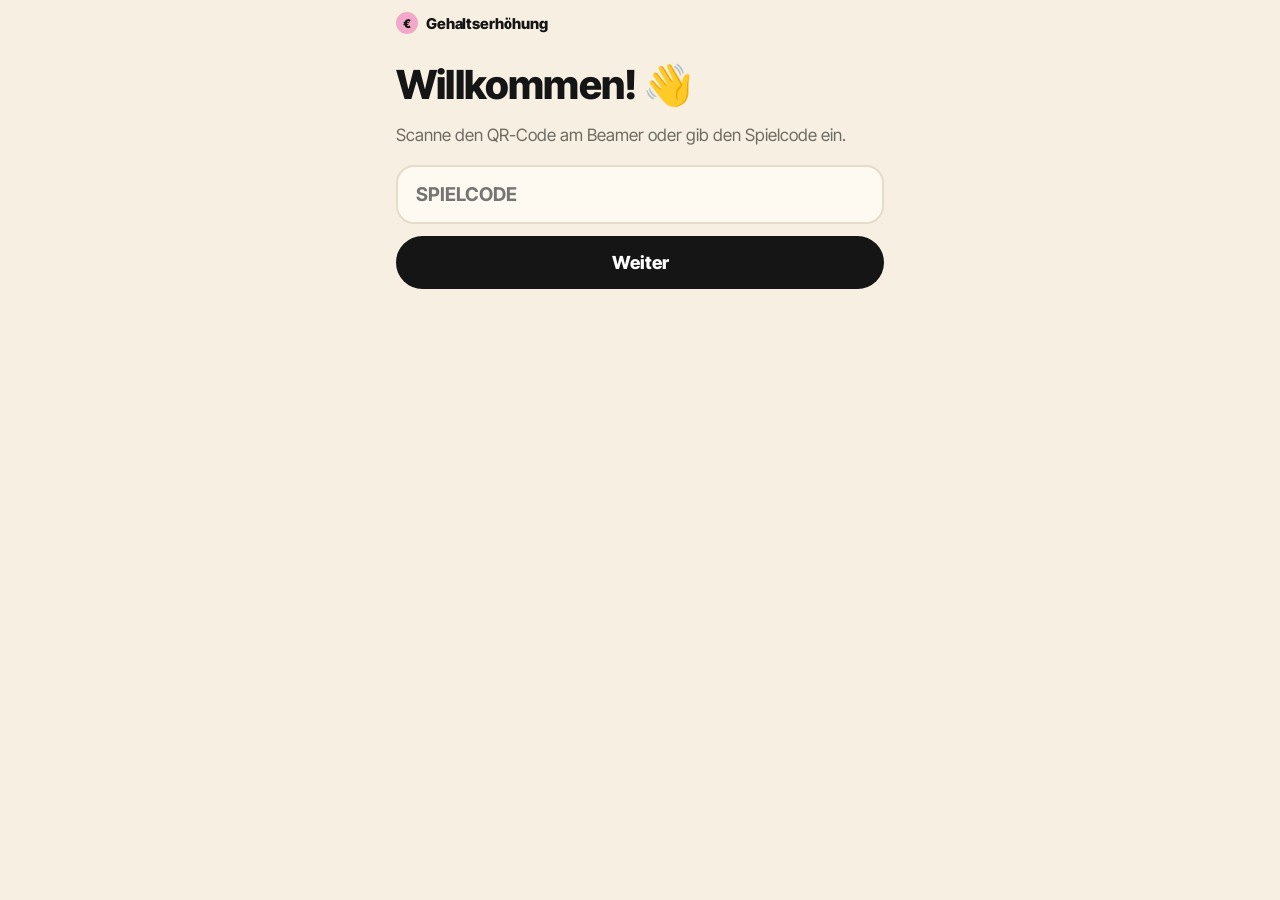
==== index.html @ ae556e83 "Höchstwert ausblenden, Teamzufriedenheit 😁, QR zentriert, Leistung links Co-Authored-By: Claude Opus" ====
<!doctype html>
<html lang="de">
<head>
<meta charset="utf-8">
<meta name="viewport" content="width=device-width, initial-scale=1, viewport-fit=cover">
<title>Gehaltserhöhung</title>
<link rel="preconnect" href="https://fonts.googleapis.com">
<link href="https://fonts.googleapis.com/css2?family=Inter+Tight:wght@500;600;700;800;900&display=swap" rel="stylesheet">
<link rel="stylesheet" href="style.css">
</head>
<body>
<div class="phone">
  <div class="topbar">
    <div class="brand"><span class="dot"></span>Gehaltserhöhung</div>
    <div class="hud hidden" id="hud">
      <span class="chip-s" id="hBudget"></span>
      <span class="chip-s">😁 <span class="mbar"><span id="hTeam"></span></span> <span id="hTeamN"></span></span>
    </div>
  </div>
  <div id="app" class="screen"><p class="lead">Verbinde …</p></div>
</div>

<script type="module">
import { connect } from "./db.js";
import { CARDS, START_BUDGET, START_TEAM, SUBTITLE, REACTION_MS, play, score, euro, costOf } from "./cards.js";
import { card, delta, esc, LETTERS, randomId, store, session, avatar } from "./ui.js";
import { moodOf } from "./avatars.js";

const app = document.getElementById("app");
const hud = document.getElementById("hud");
const params = new URLSearchParams(location.search);
const g = (params.get("g") || "").toUpperCase().replace(/[^A-Z0-9]/g, "");

let db, pid, me = null, state = null;
let run = null; // { id, answers: [], startedAt }
let view = "intro"; // intro | card | end
let bubbleTimer = null;
let lastKey = "";

function setScreen(html, key) {
  if (key && key === lastKey) return false;
  lastKey = key || "";
  app.innerHTML = html;
  window.scrollTo(0, 0);
  return true;
}

function updateHud(s) {
  if (!s) return hud.classList.add("hidden");
  hud.classList.remove("hidden");
  const b = document.getElementById("hBudget");
  b.textContent = "💰 " + euro(s.budget);
  b.classList.toggle("neg", s.budget < 0);
  document.getElementById("hTeam").style.width = Math.max(0, Math.min(100, s.team)) + "%";
  document.getElementById("hTeamN").textContent = s.team;
}

const open = () => state && state.phase === "play";

function noGame() {
  setScreen(`
    <h1 class="big-title">Willkommen! 👋</h1>
    <p class="lead">Scanne den QR-Code am Beamer oder gib den Spielcode ein.</p>
    <form id="f"><input class="field" id="code" maxlength="6" placeholder="Spielcode" autocomplete="off" style="text-transform:uppercase">
    <button class="btn">Weiter</button></form>`, "nogame");
  document.getElementById("f").onsubmit = (e) => {
    e.preventDefault();
    const c = document.getElementById("code").value.trim().toUpperCase();
    if (c) location.search = "?g=" + encodeURIComponent(c) + (params.has("local") ? "&local" : "");
  };
}

function rulesHtml() {
  return `
    <div class="rules">
      <div>💬 <b>${CARDS.length} Leute wollen mehr Geld.</b> Du wählst jeweils eine von 3 Antworten. Achtung: Manches spricht sich rum …</div>
      <div>💰 <b>Budget</b> ${euro(START_BUDGET)} · 😁 <b>Teamzufriedenheit</b> ${START_TEAM}. Fällt eins unter 0, <b>fliegst du raus.</b></div>
      <div>🏆 Am Ende zählen Teamzufriedenheit + Restbudget. <b>Wer holt die meisten Punkte?</b> Du kannst so oft spielen, wie du willst.</div>
    </div>`;
}

function joinScreen() {
  updateHud(null);
  setScreen(`
    <h1 class="big-title">${esc(SUBTITLE).replace("Gehaltsverhandlungen", "Gehalts&shy;verhandlungen")}</h1>
    <p class="lead">Du bist Chef*in einer Bank. Alle wollen mehr Geld. Wie gerecht entlohnst du?</p>
    ${rulesHtml()}
    <form id="f" style="margin-top:16px">
      <input class="field" id="name" maxlength="20" placeholder="Dein Name" autocomplete="off" value="${esc(store.get("lohnspiel-name") || "")}">
      <button class="btn" id="go">Mitspielen</button>
    </form>`, "join");
  document.getElementById("f").onsubmit = async (e) => {
    e.preventDefault();
    const name = document.getElementById("name").value.trim().slice(0, 20);
    if (!name) return;
    document.getElementById("go").disabled = true;
    store.set("lohnspiel-name", name);
    await db.set(`games/${g}/players/${pid}`, { name, t: db.now() });
  };
}

function waitScreen() {
  updateHud(null);
  setScreen(`
    <div class="center" style="margin-top:28px">
      <div class="pulse">💼</div>
      <h1 class="big-title">Hallo ${esc(me.name)}!</h1>
      <p class="lead">Du bist drin. Gleich geht's los, schau auf den Beamer.</p>
    </div>${rulesHtml()}`, "wait");
}

function startRun() {
  run = { id: randomId(6), answers: [], startedAt: db.now() };
  view = "card";
  render();
}

function cardScreen() {
  const i = run.answers.length;
  const s = play(run.answers);
  if (s.over || s.done) return; // letzte Sprechblase läuft noch
  updateHud(s);
  const c = s.next;
  if (setScreen(`
    <div class="card ${c.extra ? "extra" : ""}">${card(c, { i: s.base, total: CARDS.length })}</div>
    <div class="options">
      ${c.options.map((o, k) => `<button class="opt" data-letter="${LETTERS[k]}" data-k="${k}"><span>${esc(o.label)}</span><span class="cost ${o.cost > 0 ? "neg" : ""}">${o.cost > 0 ? "−" + euro(o.cost) : "0 €"}</span></button>`).join("")}
    </div>`, `card-${run.id}-${i}`)) {
    app.querySelectorAll(".opt").forEach((b) => (b.onclick = () => choose(+b.dataset.k)));
  }
}

function choose(k) {
  if (!open() || view !== "card" || bubbleTimer) return;
  const before = play(run.answers);
  run.answers.push(k);
  const s = play(run.answers);
  const last = s.over || s.done;
  if (last) { finishRun(s); updateHud(s); }
  else render(); // nächste Karte liegt schon unter der Sprechblase
  flashHud(before, s);
  showBubble(run.answers.length - 1, last);
}

function flashHud(a, b) {
  const fl = (el, d, txt) => {
    if (!d) return;
    el.classList.remove("flash-bad", "flash-good"); void el.offsetWidth; el.classList.add(d < 0 ? "flash-bad" : "flash-good");
    const f = document.createElement("span");
    f.className = "floatd " + (d < 0 ? "bad" : "good"); f.textContent = txt;
    el.appendChild(f); setTimeout(() => f.remove(), 2600);
  };
  const db_ = b.budget - a.budget, dt = b.team - a.team;
  fl(document.getElementById("hBudget"), db_, (db_ > 0 ? "+" : "−") + euro(Math.abs(db_)));
  fl(document.getElementById("hTeamN").parentElement, dt, (dt > 0 ? "+" : "") + dt);
}

function showBubble(i, last) {
  const h = play(run.answers).history[i], c = h.card, o = h.o;
  const wrap = document.createElement("div");
  wrap.className = "bubblewrap";
  wrap.innerHTML = `<div class="bubble">
      <div class="bhead"><div class="avatar">${avatar(c.id, moodOf(o))}</div><div class="btext">${esc(o.reaction)}</div></div>
      <div class="deltas big">${delta(costOf(o), o.team)}</div>
      <div class="bbar"><i style="animation-duration:${REACTION_MS}ms"></i></div>
      <div class="btap">Antippen = weiter</div>
    </div>`;
  document.body.appendChild(wrap);
  const done = () => {
    if (!bubbleTimer) return;
    clearTimeout(bubbleTimer); bubbleTimer = null;
    wrap.classList.add("out");
    setTimeout(() => wrap.remove(), 250);
    if (last) { view = "end"; render(); }
  };
  bubbleTimer = setTimeout(done, REACTION_MS);
  wrap.onclick = done; // Antippen überspringt
}

async function finishRun(s) {
  const sc = score(s);
  const best = me.best ?? -1;
  const who = s.history[s.history.length - 1].card.name;
  const ev = s.over === "budget" ? `wurde nach ${who} vom Aufsichtsrat gefeuert 📞`
    : s.over === "team" ? `hat bei ${who} das Team verloren 🚪`
    : `hat durchgehalten: ${sc} Punkte 🎉`;
  const picks = Object.fromEntries(s.history.map((h) => [h.id, h.opt]));
  const upd = { [`runs/${pid}/${run.id}`]: { answers: run.answers, picks, score: sc, month: s.month, over: s.over || null, t: db.now() } };
  if (sc > best) Object.assign(upd, { [`players/${pid}/best`]: sc, [`players/${pid}/bestPicks`]: picks });
  upd[`feed/${db.now()}_${pid}`] = { name: me.name, text: ev, t: db.now() };
  await db.update(`games/${g}`, upd);
}

function endScreen() {
  const s = play(run.answers);
  updateHud(s);
  const sc = score(s);
  const head = s.over === "budget" ? { e: "📞", t: "Gefeuert!", x: `Bei ${s.history[s.history.length - 1].card.name} ist das Budget gesprengt. Der Aufsichtsrat hat angerufen.` }
    : s.over === "team" ? { e: "🚪", t: "Dein Team ist weg!", x: `Bei ${s.history[s.history.length - 1].card.name} ist die Teamzufriedenheit im Keller. Reihenweise Kündigungen.` }
    : { e: "🎉", t: "Überlebt!", x: "Du hast alle Gespräche überstanden. Geht da noch mehr?" };
  setScreen(`
    <div class="card center">
      <div class="type-emoji">${head.e}</div>
      <h2 class="verdict ${s.over ? "bad" : ""}">${esc(head.t)}</h2>
      <p class="situation">${esc(head.x)}</p>
      <div class="bigscore"><b>${sc}</b><span>Punkte</span></div>
      <div class="stats">
        <div><b class="${s.budget < 0 ? "neg" : ""}">${euro(s.budget)}</b><span>Budget</span></div>
        <div><b>${s.team}</b><span>Team&shy;zufriedenheit</span></div>
        <div><b>${s.matches}/${s.base}</b><span>wie die Bank</span></div>
      </div>
      <p class="source" style="margin-top:12px">Dein bester Versuch: ${Math.max(sc, me.best ?? 0) === 1 ? "1 Punkt" : Math.max(sc, me.best ?? 0) + " Punkte"}</p>
    </div>
    ${open() ? `<button class="btn" id="again">Nochmal spielen 🔁</button>` : ""}`, `end-${run.id}`);
  const ag = document.getElementById("again");
  if (ag) ag.onclick = startRun;
}

function closedScreen() {
  updateHud(null);
  const best = me.best ?? null;
  const ans = me.bestPicks || {};
  const rows = CARDS.map((c) => {
    const mine = ans[c.id];
    const bankK = c.options.findIndex((o) => o.bank);
    const ok = mine === bankK;
    return `<div class="hist"><span class="hn"><span class="mini">${avatar(c.id)}</span>${esc(c.name)}</span><span>${mine == null ? "–" : ok ? "✅" : "❌ " + esc(c.options[bankK].label)}</span></div>`;
  }).join("");
  setScreen(`
    <div class="card center">
      <div class="type-emoji">⏰</div>
      <h2 class="verdict">Zeit ist um!</h2>
      ${best != null ? `<div class="bigscore"><b>${best}</b><span>dein bester Versuch</span></div>` : `<p class="situation">Du hast keinen Durchgang beendet.</p>`}
    </div>
    ${state.phase === "bank" ? `<div class="card" style="margin-top:14px"><div class="counter">So hätte die Raiffeisenbank entschieden</div>${rows}</div>` : `<p class="waitnote">Schau auf den Beamer 👀</p>`}`, `closed-${state.phase}-${best}`);
}

function render() {
  if (!state) return setScreen(`<p class="lead">Dieses Spiel gibt es nicht (mehr). Scanne den QR-Code am Beamer noch einmal.</p>`, "nostate");
  if (!me) return joinScreen();
  if (state.phase === "lobby") return waitScreen();
  if (state.phase === "play") {
    if (!run) return startRun();
    if (view === "card") return cardScreen();
    return endScreen();
  }
  // Zeit um: laufenden Versuch abbrechen
  if (run && view !== "end" && !bubbleTimer) run = null;
  return closedScreen();
}

(async () => {
  if (!g) return noGame();
  db = await connect();
  pid = session.get("lohnspiel-pid-" + g) || randomId();
  session.set("lohnspiel-pid-" + g, pid);
  db.onValue(`games/${g}/state`, (v) => { state = v; render(); });
  db.onValue(`games/${g}/players/${pid}`, (v) => { me = v; render(); });
})().catch((e) => { app.innerHTML = `<p class="lead">Verbindung fehlgeschlagen: ${esc(e.message)}</p>`; });
</script>
</body>
</html>
---- style.css ----
:root {
  --bg: #f6efe2;
  --bg2: #efe6d4;
  --card: #fffaf1;
  --ink: #151515;
  --muted: #6f6a60;
  --line: #e6dccb;
  --yellow: #f3d55b;
  --pink: #f2a9c9;
  --blue: #a9c2f0;
  --olive: #a7b46a;
  --red: #e5483b;
  --good: #3f7d4e;
  --good-bg: #dfe8c4;
  --bad: #c2362b;
  --bad-bg: #f9d3cd;
  --radius: 26px;
  font-family: "Inter Tight", system-ui, -apple-system, "Segoe UI", sans-serif;
}
* { box-sizing: border-box; }
html, body { margin: 0; }
body { background: var(--bg); color: var(--ink); min-height: 100vh; -webkit-font-smoothing: antialiased; }
h1, h2, h3 { margin: 0; line-height: 1.05; letter-spacing: -.02em; }
button { font: inherit; cursor: pointer; }
.hidden { display: none !important; }
b { font-weight: 800; }

/* ---------- Figuren ---------- */
.ava { display: block; width: 100%; height: 100%; }
.ava.photo { position: relative; }
.ava .crop { position: absolute; inset: 0; overflow: hidden; border-radius: 50%; }
.ava .crop img { position: absolute; display: block; height: auto; max-width: none; }
.ava .badge { position: absolute; right: -6%; bottom: -4%; width: 42%; height: 42%; border-radius: 50%; background: var(--card); border: 2px solid var(--line); display: grid; place-items: center; font-size: 1.2em; line-height: 1; }
.mini .ava .badge { display: none; }
.mini .ava .crop { border-radius: 50%; }

/* ---------- Handy ---------- */
.phone { max-width: 520px; margin: 0 auto; padding: 0 16px 40px; }
.topbar { display: flex; justify-content: space-between; align-items: center; gap: 10px; position: sticky; top: 0; padding: 12px 0; background: var(--bg); z-index: 5; }
.brand { display: flex; align-items: center; gap: 8px; font-weight: 800; font-size: 15px; letter-spacing: -.01em; }
.brand .dot { width: 22px; height: 22px; border-radius: 50%; background: var(--pink); display: grid; place-items: center; flex: none; }
.brand .dot::after { content: "€"; font-size: 12px; font-weight: 900; }
.hud { display: flex; align-items: center; gap: 6px; white-space: nowrap; }
.chip-s { background: var(--card); border: 1px solid var(--line); border-radius: 99px; padding: 6px 10px; font-weight: 800; font-size: 14px; display: inline-flex; align-items: center; gap: 6px; }
.chip-s.neg { background: var(--bad-bg); color: var(--bad); }
.mbar { width: 52px; height: 8px; background: var(--bg2); border-radius: 99px; overflow: hidden; display: block; }
.mbar > span { display: block; height: 100%; background: var(--olive); border-radius: 99px; transition: width .6s; }
.screen { margin-top: 8px; }
.big-title { font-size: 40px; font-weight: 800; margin: 18px 0 12px; }
.lead { color: var(--muted); font-size: 17px; line-height: 1.45; }
.lead b { color: var(--ink); }
.rules { margin-top: 16px; display: grid; gap: 8px; font-size: 16px; line-height: 1.35; }
.rules > div { border-radius: 18px; padding: 12px 14px; }
.rules > div:nth-child(1) { background: var(--yellow); }
.rules > div:nth-child(2) { background: var(--pink); }
.field { width: 100%; padding: 16px 18px; border-radius: 18px; border: 2px solid var(--line); background: var(--card); color: var(--ink); font-size: 19px; font-weight: 700; outline: none; font-family: inherit; }
.field:focus { border-color: var(--ink); }
.btn { display: block; width: 100%; padding: 16px; border: 0; border-radius: 99px; background: var(--ink); color: #fff; font-weight: 800; font-size: 18px; margin-top: 12px; }
.btn:disabled { opacity: .4; }
.center { text-align: center; }
.pulse { font-size: 72px; animation: pulse 1.8s ease-in-out infinite; }
@keyframes pulse { 50% { transform: scale(1.08) rotate(-4deg); } }

.card { background: var(--card); color: var(--ink); border-radius: var(--radius); padding: 18px; border: 1px solid var(--line); }
.counter { font-size: 12px; font-weight: 800; color: var(--muted); text-transform: uppercase; letter-spacing: .08em; margin-bottom: 8px; }
.person { display: flex; gap: 14px; align-items: center; }
.avatar { width: 76px; height: 76px; flex: none; }
.avatar.big { width: 96px; height: 96px; font-size: 20px; }
.mini { width: 1.7em; height: 1.7em; display: inline-block; vertical-align: middle; margin-right: .35em; flex: none; }
.person h2 { font-size: 26px; font-weight: 800; }
.person .role { color: var(--muted); font-size: 14px; margin-top: 3px; }
.facts { display: grid; grid-template-columns: 1.5fr 1fr; gap: 10px; margin-top: 14px; }
.pay, .perf { background: var(--bg2); border-radius: 16px; padding: 10px 12px; }
.pay { display: grid; gap: 4px; }
.payrow { display: flex; justify-content: space-between; gap: 8px; font-size: 14px; color: var(--muted); font-weight: 600; }
.payrow b { color: var(--ink); }
.payrow.cmp { color: var(--ink); font-size: 13px; }
.tag { font-size: 12.5px; font-weight: 800; padding: 3px 9px; border-radius: 99px; margin-top: 2px; }
.tag.low { background: var(--bad-bg); color: var(--bad); }
.tag.ok { background: var(--good-bg); color: var(--good); }
.tag.high { background: var(--yellow); color: #5c4a00; }
.perf { display: grid; gap: 4px; font-size: 14px; color: var(--muted); font-weight: 600; align-content: start; }
.stars { color: var(--ink); font-size: 19px; letter-spacing: 1px; }
.stars .off { color: #d9cfbd; }
.stars.unknown { font-size: 14px; letter-spacing: 0; }
.request { margin-top: 12px; padding: 14px 16px; background: var(--pink); border-radius: 20px; font-weight: 700; font-size: 17px; line-height: 1.35; }
.options { display: grid; gap: 10px; margin-top: 12px; }
.opt { text-align: left; padding: 15px 16px 15px 56px; border-radius: 20px; border: 2px solid var(--line); background: var(--card); color: var(--ink); font-size: 16px; font-weight: 700; line-height: 1.3; position: relative; min-height: 58px; }
.opt::before { content: attr(data-letter); position: absolute; left: 12px; top: 50%; transform: translateY(-50%); width: 32px; height: 32px; border-radius: 50%; display: grid; place-items: center; font-weight: 800; background: var(--ink); color: #fff; font-size: 14px; }
.opt:active { background: var(--yellow); }
.timer { height: 6px; background: var(--bg2); border-radius: 99px; overflow: hidden; margin-top: 12px; }
.timer > div { height: 100%; background: var(--ink); width: 100%; transition: width .25s linear; border-radius: 99px; }
.waitnote { margin-top: 14px; color: var(--muted); text-align: center; font-weight: 700; }

.reaction { font-size: 21px; font-weight: 800; line-height: 1.3; margin: 16px 0 8px; letter-spacing: -.01em; }
.deltas { display: flex; gap: 8px; flex-wrap: wrap; margin-top: 8px; }
.center .deltas { justify-content: center; }
.d { font-weight: 800; padding: 6px 12px; border-radius: 99px; background: var(--bg2); font-size: 15px; }
.d.bad { background: var(--bad-bg); color: var(--bad); }
.d.good { background: var(--good-bg); color: var(--good); }
.note { font-size: 14px; background: var(--blue); padding: 12px 14px; border-radius: 16px; line-height: 1.4; margin-top: 12px; font-weight: 600; }
.warn { font-size: 14px; background: var(--bad-bg); color: var(--bad); padding: 12px 14px; border-radius: 16px; font-weight: 800; margin-top: 12px; }
.verdict { font-size: 30px; font-weight: 800; margin: 4px 0 6px; }
.verdict.bad { color: var(--bad); }
.type-emoji { font-size: 64px; text-align: center; }
.situation { font-size: 16px; line-height: 1.45; margin: 8px 0 0; color: var(--muted); }
.stats { display: grid; grid-template-columns: repeat(3, 1fr); gap: 8px; margin-top: 16px; }
.stats > div { border-radius: 18px; padding: 12px 4px; display: grid; gap: 2px; }
.stats > div:nth-child(1) { background: var(--yellow); }
.stats > div:nth-child(2) { background: var(--olive); }
.stats > div:nth-child(3) { background: var(--pink); }
.stats b { font-size: 21px; }
.stats b.neg { color: var(--bad); }
.stats span { font-size: 12px; font-weight: 600; }
.score-line { display: flex; justify-content: space-between; align-items: center; margin-top: 16px; font-weight: 700; color: var(--muted); }
.score-line .pts { font-size: 20px; color: #fff; background: var(--ink); padding: 6px 14px; border-radius: 99px; font-weight: 800; }
.hist { display: flex; justify-content: space-between; align-items: center; gap: 10px; padding: 8px 0; border-top: 1px solid var(--line); font-size: 14px; }
.hn { font-weight: 800; white-space: nowrap; display: flex; align-items: center; }
.hist > span:last-child { text-align: right; color: var(--muted); }

/* Ring */
.ring { position: relative; width: 210px; height: 210px; margin: 4px auto 0; }
.ring svg { width: 100%; height: 100%; display: block; }
.ring .val { position: absolute; inset: 0; display: grid; place-content: center; text-align: center; }
.ring .val b { font-size: 58px; letter-spacing: -.04em; line-height: 1; }
.ring .val span { font-size: 13px; color: var(--muted); font-weight: 600; margin-top: 4px; }

/* ---------- Beamer ---------- */
.host { width: 100vw; height: 100vh; overflow: hidden; display: flex; flex-direction: column; padding: 3.2vh 4vw; font-size: 1.15vw; }
.host header { display: flex; justify-content: space-between; align-items: center; }
.host .brand { font-size: 1.15em; }
.host .brand .dot { width: 1.6em; height: 1.6em; }
.host .brand .dot::after { font-size: .8em; }
.host main { flex: 1; display: flex; min-height: 0; margin-top: 2.5vh; }
.host footer { display: flex; justify-content: space-between; align-items: center; color: var(--muted); font-size: .95em; }
.ctrl { display: flex; gap: .6em; }
.ctrl button { background: var(--card); color: var(--ink); border: 1px solid var(--line); border-radius: 99px; padding: .55em 1.2em; font-weight: 700; font-size: .95em; }
.ctrl button.primary { background: var(--ink); color: #fff; border-color: var(--ink); }

.lobby { display: grid; grid-template-columns: 1.2fr 1fr; gap: 4vw; width: 100%; align-items: center; }
.lobby h1 { font-size: 6.2em; font-weight: 800; letter-spacing: -.04em; }
.lobby h1 em { color: var(--red); font-style: normal; }
.lobby .lead { font-size: 1.55em; margin-top: .8em; max-width: 30em; }
.crew { display: flex; margin-top: 1.4em; }
.crew .mini { width: 4.4em; height: 4.4em; margin-right: -.6em; }
.qrbox { background: var(--card); border: 1px solid var(--line); border-radius: 36px; padding: 2em; text-align: center; justify-self: center; }
.qrbox svg { width: min(26vw, 46vh); height: auto; display: block; }
.qrbox .url { margin-top: .8em; font-weight: 800; font-size: 1.2em; word-break: break-all; }
.qrbox .source { color: var(--muted); font-weight: 600; }
.players { margin-top: 1em; display: flex; flex-wrap: wrap; gap: .5em; max-height: 18vh; overflow: hidden; }
.chip { border-radius: 99px; padding: .4em 1em; font-weight: 700; font-size: 1.15em; animation: pop .35s ease-out; }
.chip:nth-child(4n+1) { background: var(--yellow); }
.chip:nth-child(4n+2) { background: var(--pink); }
.chip:nth-child(4n+3) { background: var(--blue); }
.chip:nth-child(4n+4) { background: var(--olive); }
@keyframes pop { from { transform: scale(.4); opacity: 0; } }
.count { font-size: 1.5em; font-weight: 800; margin-top: 1.4em; }

.htimer { display: flex; align-items: center; gap: 1em; font-size: 1.3em; font-weight: 800; }
.htimer .clock { width: 2.6em; height: 2.6em; border-radius: 50%; background: var(--ink); color: #fff; display: grid; place-items: center; font-size: 1.1em; }
.qgrid { display: grid; grid-template-columns: 1fr 1.15fr; gap: 3vw; width: 100%; min-height: 0; align-items: center; }
.host .card { padding: 1.8em 2em; border-radius: 36px; }
.host .avatar { width: 7em; height: 7em; }
.host .person { gap: 1.2em; }
.host .person h2 { font-size: 3em; }
.host .person .role { font-size: 1.25em; }
.host .counter { font-size: 1em; }
.host .facts { margin-top: 1.2em; gap: 1em; }
.host .pay, .host .perf { border-radius: 20px; padding: .9em 1.1em; }
.host .payrow { font-size: 1.25em; }
.host .perf { font-size: 1.2em; }
.host .stars { font-size: 1.6em; }
.host .tag { font-size: 1em; }
.host .request { font-size: 1.55em; margin-top: 1em; padding: .8em 1em; border-radius: 24px; }
.hopts { display: flex; flex-direction: column; gap: 1em; justify-content: center; }
.hopt { position: relative; background: var(--card); border: 2px solid var(--line); border-radius: 28px; padding: 1em 1.4em 1em 4.6em; font-size: 1.5em; font-weight: 700; line-height: 1.3; overflow: hidden; }
.hopt .letter { position: absolute; left: .8em; top: 50%; transform: translateY(-50%); width: 2.3em; height: 2.3em; border-radius: 50%; background: var(--ink); color: #fff; display: grid; place-items: center; font-weight: 800; z-index: 1; font-size: .9em; }
.hopt .txt { position: relative; z-index: 1; display: block; }
.hopt small { font-weight: 600; color: var(--muted); font-size: .78em; }
.hopt .share { position: absolute; inset: 0 auto 0 0; width: 0; background: var(--yellow); opacity: .75; transition: width 1s cubic-bezier(.2,.8,.2,1); }
.hopt .pct { position: relative; z-index: 1; float: right; margin-left: 1em; font-weight: 800; }
.hopt.top { border-color: var(--ink); }
.branch { width: 100%; display: flex; flex-direction: column; gap: 1.5em; justify-content: center; }
.bhead { font-size: 2.6em; font-weight: 800; max-width: 22em; }
.bgrid { display: grid; grid-auto-flow: column; grid-auto-columns: 1fr; gap: 2vw; }
.host .card.small { padding: 1.4em 1.6em; font-size: .9em; }
.share-tag { display: inline-block; background: var(--ink); color: #fff; font-weight: 800; padding: .35em .9em; border-radius: 99px; margin-bottom: .9em; font-size: 1.1em; }
.reveal { width: 100%; display: grid; gap: 3vw; align-content: center; }
.reveal.two { grid-template-columns: 1fr 1fr; }
.rblock { display: flex; flex-direction: column; gap: 1em; }
.reveal-head { display: flex; align-items: center; gap: .3em; font-size: 2em; font-weight: 800; }
.reveal.two .hopt { font-size: 1.2em; }
.muted { color: var(--muted); font-weight: 600; font-size: .7em; margin-left: .3em; }
.warnpill { background: var(--red); color: #fff; padding: .3em .9em; border-radius: 99px; }
.final { display: grid; grid-template-columns: 1fr 1fr; gap: 4vw; width: 100%; }
.final h2, .bankview h2 { font-size: 3em; font-weight: 800; margin-bottom: .7em; }
.board { display: grid; gap: .7em; }
.brow { display: grid; grid-template-columns: 2.2em 1fr auto; gap: 1em; align-items: center; background: var(--card); border: 1px solid var(--line); border-radius: 24px; padding: .7em 1.2em; font-size: 1.5em; font-weight: 700; }
.brow:first-child { background: var(--yellow); border-color: transparent; }
.brow .pos { font-weight: 800; font-size: 1.2em; }
.brow small { font-size: .65em; color: var(--muted); font-weight: 600; }
.brow:first-child small { color: #4d4320; }
.brow .pts { font-weight: 800; background: var(--ink); color: #fff; padding: .2em .7em; border-radius: 99px; }
.bigstats { display: grid; gap: 1.2em; align-content: center; }
.bigstat { border-radius: 30px; padding: 1.3em 1.7em; display: grid; gap: .2em; }
.bigstat:nth-child(1) { background: var(--pink); }
.bigstat:nth-child(2) { background: var(--olive); }
.bigstat b { font-size: 4em; font-weight: 800; letter-spacing: -.03em; }
.bigstat span { font-size: 1.4em; font-weight: 600; }
.firedlist { font-size: 1.2em; color: var(--muted); }
.empty { color: var(--muted); font-size: 1.4em; }
.bankview { width: 100%; display: flex; flex-direction: column; }
.bankgrid { display: grid; grid-template-columns: repeat(3, 1fr); gap: 1.1em; }
.bcard { background: var(--card); border: 1px solid var(--line); border-radius: 26px; padding: 1.1em 1.3em; display: flex; flex-direction: column; gap: .5em; }
.bcard .reveal-head { font-size: 1.4em; flex-wrap: wrap; }
.pill { display: inline-block; padding: .3em .8em; border-radius: 99px; font-size: .55em; font-weight: 800; background: var(--blue); text-transform: uppercase; letter-spacing: .04em; margin-left: .4em; }
.bdec { font-size: 1.2em; font-weight: 800; background: var(--good-bg); color: var(--good); padding: .4em .8em; border-radius: 14px; }
.bquote { font-size: 1em; line-height: 1.4; color: #3d3a34; }
.bquote .source { display: block; font-size: .85em; margin-top: .3em; color: var(--muted); font-weight: 600; }
.banksum { margin-top: 1.2em; font-size: 1.5em; font-weight: 800; background: var(--ink); color: #fff; padding: .6em 1.2em; border-radius: 99px; align-self: flex-start; }
.credit { font-size: .85em; color: var(--muted); }

@media (max-width: 420px) { .brand { font-size: 13px; } .chip-s { font-size: 13px; padding: 5px 8px; } .mbar { width: 40px; } .big-title { font-size: 34px; } }
.bankview h2 { font-size: 2.4em; margin-bottom: .5em; }
.bankgrid { gap: .8em; }
.bcard { padding: .9em 1.1em; gap: .4em; }
.bcard .reveal-head { font-size: 1.25em; }
.bdec { font-size: 1.05em; }
.bquote { font-size: .92em; }
.banksum { margin-top: .8em; font-size: 1.2em; }

.ava .crop.emo { display: grid; place-items: center; font-size: 2.4em; }
.avatar .ava .crop.emo { font-size: 40px; }
.host .avatar .ava .crop.emo { font-size: 3.6em; }
.bigscore { margin: 14px auto 0; display: grid; gap: 2px; }
.bigscore b { font-size: 64px; letter-spacing: -.04em; line-height: 1; }
.bigscore span { color: var(--muted); font-weight: 600; font-size: 14px; }

/* ---------- v3 Beamer ---------- */
.goal { margin-top: 1em; font-size: 1.5em; background: var(--yellow); display: inline-block; padding: .5em 1em; border-radius: 99px; font-weight: 600; }
.playgrid { display: grid; grid-template-columns: 1fr 1.4fr; gap: 4vw; width: 100%; min-height: 0; }
.leftcol { display: flex; flex-direction: column; gap: 1.4em; min-height: 0; }
.bigclock { font-size: 9em; font-weight: 800; letter-spacing: -.05em; line-height: .9; font-variant-numeric: tabular-nums; }
.bigclock.hot { color: var(--red); animation: pulse 1s ease-in-out infinite; }
.qrmini { display: flex; align-items: center; gap: 1em; background: var(--card); border: 1px solid var(--line); border-radius: 24px; padding: .8em 1em; font-weight: 700; font-size: 1.2em; }
.qrmini svg { width: 7em; height: 7em; flex: none; }
.ticker { background: var(--card); border: 1px solid var(--line); border-radius: 24px; padding: 1em 1.2em; flex: 1; overflow: hidden; }
.tick { font-size: 1.25em; padding: .45em 0; border-top: 1px solid var(--line); animation: pop .4s ease-out; }
.tick:first-of-type { border-top: 0; }
.muted2 { color: var(--muted); }
.lbtitle { font-size: 2.6em; font-weight: 800; margin-bottom: .6em; }
.playgrid .board { gap: .55em; }
.playgrid .brow { font-size: 1.35em; padding: .55em 1.1em; }
.brow.perfect { background: var(--olive); border-color: transparent; }
.podium { display: grid; grid-template-columns: repeat(3, 1fr); gap: 1em; align-items: end; height: 60vh; }
.pod { display: flex; flex-direction: column; align-items: center; gap: .3em; }
.pname { font-size: 1.8em; font-weight: 800; text-align: center; }
.ppts { font-size: 1.4em; font-weight: 700; background: var(--ink); color: #fff; padding: .15em .7em; border-radius: 99px; }
.pblock { width: 100%; border-radius: 24px 24px 0 0; display: grid; place-items: center; font-size: 4em; font-weight: 800; }
.p1 .pblock { height: 34vh; background: var(--yellow); }
.p2 .pblock { height: 24vh; background: var(--blue); }
.p3 .pblock { height: 16vh; background: var(--pink); }
.bankgrid12 { display: grid; grid-template-columns: repeat(4, 1fr); gap: .8em; }
.bankgrid12 .bcard { padding: .8em 1em; gap: .45em; border-radius: 22px; }
.bankgrid12 .reveal-head { font-size: 1.2em; }
.bankgrid12 .pill { font-size: .55em; }
.bankgrid12 .bdec { font-size: .98em; padding: .35em .7em; }
.bfoot { display: flex; justify-content: space-between; gap: .5em; font-size: .9em; color: var(--muted); font-weight: 600; margin-top: auto; }
.bfoot b { color: var(--ink); }
.mini .ava .crop.emo { font-size: 1em; }

/* v3.1: kompakte Karte + Reaktions-Sprechblase */
.fact1 { display: flex; flex-wrap: wrap; align-items: center; gap: 6px 10px; margin-top: 12px; font-size: 15px; color: var(--muted); font-weight: 600; }
.fact1 b { color: var(--ink); }
.fact1 .tag { margin-top: 0; }
.fact1 .stars { font-size: 16px; margin-left: auto; }
.fact1.cmp { margin-top: 6px; color: var(--ink); font-size: 14px; }
.bubblewrap { position: fixed; inset: 0; z-index: 20; background: rgba(246, 239, 226, .72); display: flex; justify-content: center; align-items: flex-start; padding: 70px 16px 0; animation: bwIn .15s ease-out; }
.bubblewrap.out { animation: bwOut .25s ease-in forwards; }
.bubble { max-width: 488px; width: 100%; background: var(--ink); color: #fff; border-radius: 26px; padding: 16px 18px; box-shadow: 0 12px 30px rgba(0,0,0,.18); position: relative; animation: bPop .28s cubic-bezier(.2,1.4,.4,1); }
.bubble::after { content: ""; position: absolute; left: 40px; bottom: -12px; border: 12px solid transparent; border-top-color: var(--ink); border-bottom: 0; }
.bubble .bhead { display: flex; align-items: center; gap: 12px; }
.bubble .avatar { width: 58px; height: 58px; }
.bubble .btext { font-size: 19px; font-weight: 800; line-height: 1.3; }
.bubble .deltas { margin-top: 10px; }
.bubble .d { background: rgba(255,255,255,.14); color: #fff; }
.bubble .d.bad { background: var(--bad-bg); color: var(--bad); }
.bubble .d.good { background: var(--good-bg); color: var(--good); }
.bubble .bbar { height: 4px; border-radius: 4px; background: rgba(255,255,255,.25); margin-top: 12px; overflow: hidden; }
.bubble .bbar i { display: block; height: 100%; background: var(--yellow); animation: bBar linear forwards; }
.chip-s.flash-bad { animation: flashBad .7s; }
.chip-s.flash-good { animation: flashGood .7s; }
@keyframes bwIn { from { opacity: 0; } }
@keyframes bwOut { to { opacity: 0; } }
@keyframes bPop { from { transform: scale(.85) translateY(10px); opacity: 0; } }
@keyframes bBar { from { width: 0; } to { width: 100%; } }
@keyframes flashBad { 30% { background: var(--bad-bg); color: var(--bad); transform: scale(1.12); } }
@keyframes flashGood { 30% { background: var(--good-bg); color: var(--good); transform: scale(1.12); } }
.bubble .ava .badge { font-size: 16px; }
.fact1 .stars { margin-left: 0; font-size: 15px; }
.fact1 .lbl { margin-left: auto; }
.lobby h1 { font-size: 5.2em; }
.lobby .lead { font-size: 1.4em; }
.crew { margin-top: 1em; }
.crew .mini { width: 3.8em; height: 3.8em; }
.crew .mini .ava .crop.emo { font-size: 1.7em; }
.count { margin-top: .8em; }
.bankgrid12 { font-size: 1.3em; gap: 1em; margin-top: .4em; }
.bankgrid12 .bfoot { font-size: .72em; white-space: nowrap; gap: .6em; }

/* v4: Kosten auf Buttons, Extra-Gespräche, deutlichere Wirkung */
.opt { display: flex; align-items: center; justify-content: space-between; gap: 10px; }
.opt .cost { flex: none; font-size: 13px; font-weight: 800; padding: 4px 9px; border-radius: 99px; background: var(--bg2); color: var(--muted); white-space: nowrap; }
.opt .cost.neg { background: var(--bad-bg); color: var(--bad); }
.card.extra { border: 2px solid var(--red); }
.counter.warn { color: var(--bad); text-transform: none; letter-spacing: 0; font-size: 14px; }
.topbar { z-index: 30; }
.chip-s { position: relative; }
.chip-s.flash-bad, .chip-s.flash-good { animation-duration: 2.4s; }
@keyframes flashBad { 0%, 70% { background: var(--bad-bg); color: var(--bad); border-color: var(--bad); } 10% { transform: scale(1.18); } 30% { transform: scale(1); } }
@keyframes flashGood { 0%, 70% { background: var(--good-bg); color: var(--good); border-color: var(--good); } 10% { transform: scale(1.18); } 30% { transform: scale(1); } }
.floatd { position: absolute; left: 50%; top: 100%; transform: translateX(-50%); margin-top: 4px; font-size: 15px; font-weight: 900; padding: 3px 9px; border-radius: 99px; white-space: nowrap; animation: floatd 2.6s ease-out forwards; pointer-events: none; }
.floatd.bad { background: var(--bad); color: #fff; }
.floatd.good { background: var(--good); color: #fff; }
@keyframes floatd { 0% { opacity: 0; transform: translate(-50%, -6px); } 10% { opacity: 1; transform: translate(-50%, 0); } 80% { opacity: 1; } 100% { opacity: 0; transform: translate(-50%, 8px); } }
.bubblewrap { padding-top: 90px; }
.deltas.big .d { font-size: 18px; padding: 7px 14px; }
.bubble .btap { margin-top: 8px; font-size: 12px; opacity: .6; text-align: right; }
.qrbox { display: flex; flex-direction: column; align-items: center; }
.qrbox svg { margin: 0 auto; }
.fact1 .lbl { margin-left: 0; flex-basis: 100%; }
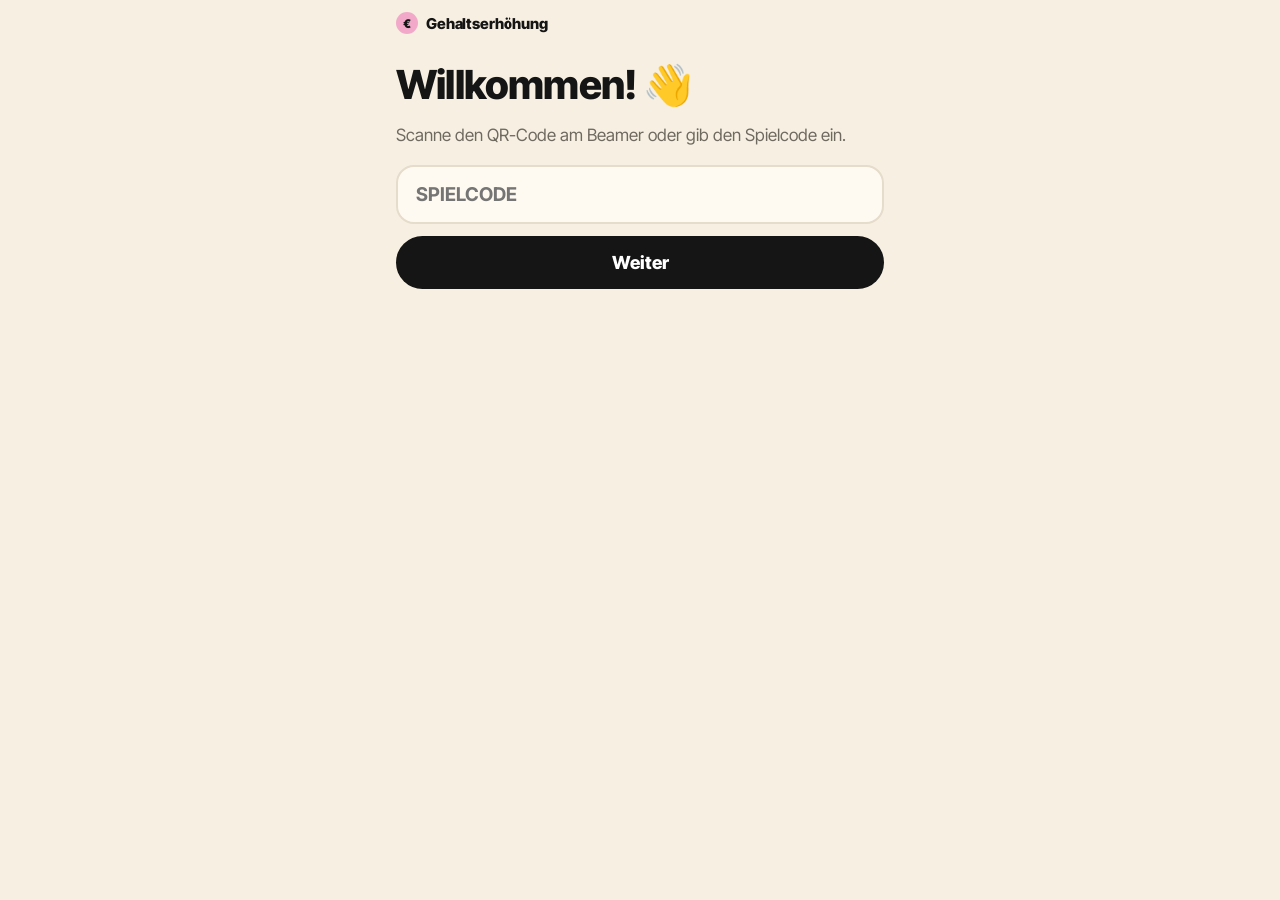
==== commit 5433cfb8: "Sprechblase: Halten per Touch-Events, Textmarkierung auf iPhone unterbunden Co-Authored-By: Claude O" ====
--- a/index.html
+++ b/index.html
@@ -6,7 +6,7 @@
 <title>Gehaltserhöhung</title>
 <link rel="preconnect" href="https://fonts.googleapis.com">
 <link href="https://fonts.googleapis.com/css2?family=Inter+Tight:wght@500;600;700;800;900&display=swap" rel="stylesheet">
-<link rel="stylesheet" href="style.css">
+<link rel="stylesheet" href="style.css?v=5">
 </head>
 <body>
 <div class="phone">
@@ -74,8 +74,8 @@
   return `
     <div class="rules">
       <div>💬 <b>${CARDS.length} Leute wollen mehr Geld.</b> Du wählst jeweils eine von 3 Antworten. Achtung: Manches spricht sich rum …</div>
-      <div>💰 <b>Budget</b> ${euro(START_BUDGET)} · 😁 <b>Teamzufriedenheit</b> ${START_TEAM}. Fällt eins unter 0, <b>fliegst du raus.</b></div>
-      <div>🏆 Am Ende zählen Teamzufriedenheit + Restbudget. <b>Wer holt die meisten Punkte?</b> Du kannst so oft spielen, wie du willst.</div>
+      <div>💰 Du hast <b>${euro(START_BUDGET)} Budget</b> und musst dein <b>Team bei Laune halten</b> 😁, damit niemand kündigt. Ist das Geld weg oder die Stimmung im Keller, <b>fliegst du raus.</b></div>
+      <div>🏆 Am Ende zählen Teamzufriedenheit + Restbudget. <b>Die meisten Punkte holst du, wenn du so entscheidest wie die echte Raiffeisenbank.</b> Du kannst so oft spielen, wie du willst.</div>
     </div>`;
 }
 
@@ -160,10 +160,10 @@
   const wrap = document.createElement("div");
   wrap.className = "bubblewrap";
   wrap.innerHTML = `<div class="bubble">
-      <div class="bhead"><div class="avatar">${avatar(c.id, moodOf(o))}</div><div class="btext">${esc(o.reaction)}</div></div>
+      <div class="bhead"><div class="avatar">${avatar(c.id)}</div><div class="btext">${esc(o.reaction)}</div></div>
       <div class="deltas big">${delta(costOf(o), o.team)}</div>
       <div class="bbar"><i style="animation-duration:${REACTION_MS}ms"></i></div>
-      <div class="btap">Antippen = weiter</div>
+      <div class="btap">Antippen = weiter · Halten = Pause</div>
     </div>`;
   document.body.appendChild(wrap);
   const done = () => {
@@ -173,8 +173,31 @@
     setTimeout(() => wrap.remove(), 250);
     if (last) { view = "end"; render(); }
   };
+  // Wie bei einer Instagram-Story: Antippen = weiter, Gedrückt halten = Pause
+  const bar = wrap.querySelector(".bbar i");
+  let left = REACTION_MS, startT = Date.now(), downT = 0;
+  const pause = () => {
+    if (!bubbleTimer || bubbleTimer === -1) return;
+    clearTimeout(bubbleTimer); bubbleTimer = -1;
+    left -= Date.now() - startT;
+    bar.style.animationPlayState = "paused"; wrap.classList.add("held");
+  };
+  const resume = () => {
+    if (bubbleTimer !== -1) return;
+    startT = Date.now(); bubbleTimer = setTimeout(done, Math.max(0, left));
+    bar.style.animationPlayState = "running"; wrap.classList.remove("held");
+  };
   bubbleTimer = setTimeout(done, REACTION_MS);
-  wrap.onclick = done; // Antippen überspringt
+  const down = (e) => { e.preventDefault(); downT = Date.now(); pause(); };
+  const up = (e) => { e.preventDefault(); if (!downT) return; const t = Date.now() - downT; downT = 0; if (t < 250) done(); else resume(); };
+  // Touch (iPhone/Android) und Maus getrennt, damit lange Drücken nicht als Abbruch zählt
+  wrap.addEventListener("touchstart", down, { passive: false });
+  wrap.addEventListener("touchend", up, { passive: false });
+  wrap.addEventListener("touchcancel", () => { downT = 0; resume(); });
+  wrap.addEventListener("mousedown", down);
+  wrap.addEventListener("mouseup", up);
+  wrap.addEventListener("mouseleave", () => { if (downT) { downT = 0; resume(); } });
+  wrap.addEventListener("contextmenu", (e) => e.preventDefault());
 }
 
 async function finishRun(s) {
--- a/style.css
+++ b/style.css
@@ -329,3 +329,17 @@
 .qrbox { display: flex; flex-direction: column; align-items: center; }
 .qrbox svg { margin: 0 auto; }
 .fact1 .lbl { margin-left: 0; flex-basis: 100%; }
+.ava .crop img.full { position: absolute; inset: 0; width: 100%; height: 100%; left: 0; top: 0; }
+.ava .crop.group { background: #f3d55b; }
+.ava .crop.group img { position: absolute; width: 58%; height: 58%; border-radius: 50%; border: 2px solid #fffaf1; }
+.ava .crop.group img:nth-child(1) { left: 21%; top: 4%; }
+.ava .crop.group img:nth-child(2) { left: 2%; top: 34%; }
+.ava .crop.group img:nth-child(3) { left: 40%; top: 34%; }
+.final .podium { height: 46vh; }
+.ministats { display: flex; flex-wrap: wrap; gap: .6em; margin-top: 1.2em; font-size: 1.25em; font-weight: 600; }
+.ministats span { background: var(--card); border: 1px solid var(--line); border-radius: 99px; padding: .35em .9em; }
+.final .board .brow { font-size: 1.3em; padding: .5em 1.1em; }
+.final .board { gap: .55em; } .final .board .brow { font-size: 1.15em; padding: .45em 1em; }
+.bubblewrap { touch-action: none; user-select: none; -webkit-user-select: none; -webkit-touch-callout: none; }
+.bubblewrap.held .bubble { transform: scale(.98); transition: transform .15s; }
+.bubblewrap, .bubblewrap * { -webkit-user-select: none !important; user-select: none !important; -webkit-touch-callout: none !important; }
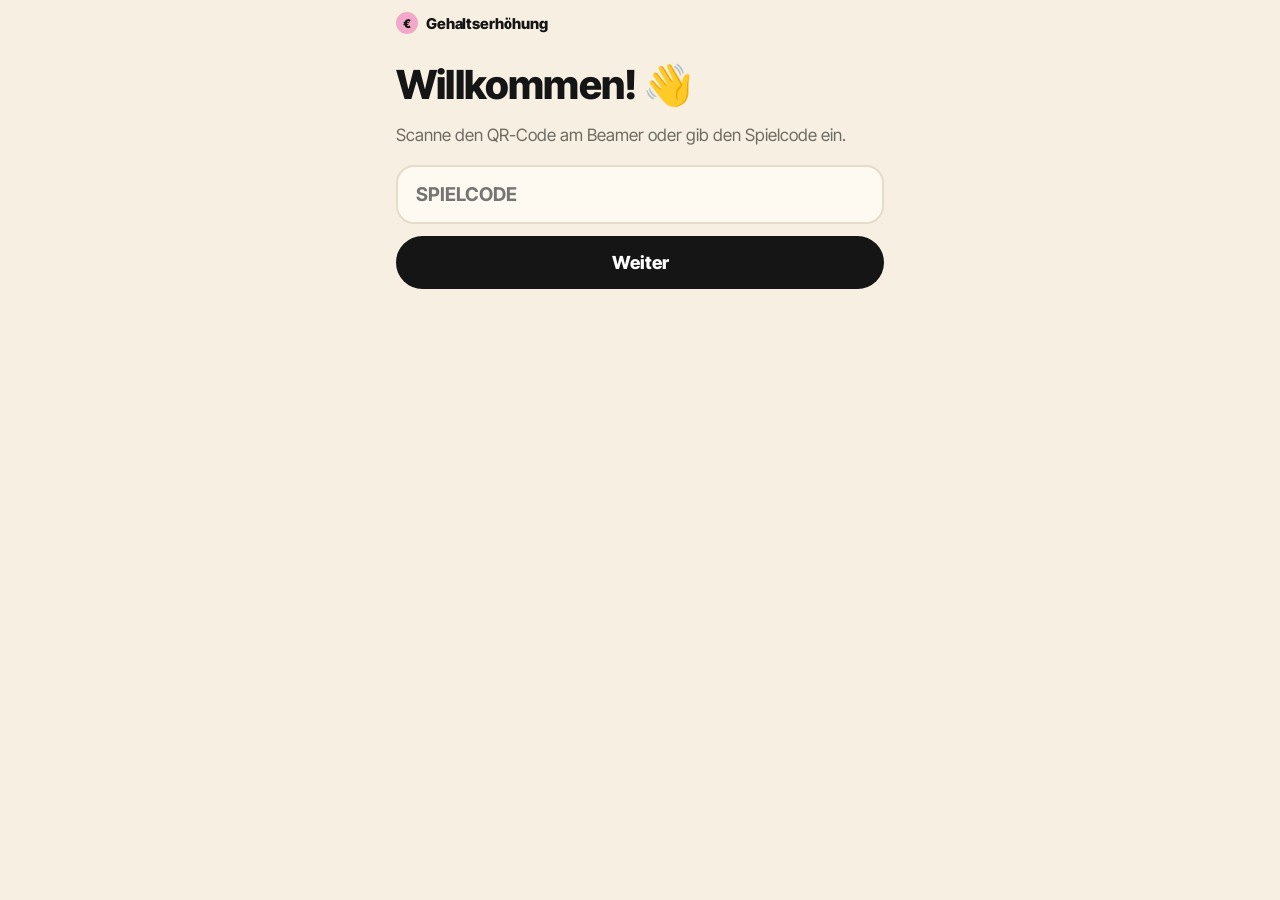
==== commit 7e7aef04: "Team-Wirkung Vertrieb/Peter angepasst, Startregel: Kosten sichtbar, Team-Reaktion erst danach Co-Aut" ====
--- a/index.html
+++ b/index.html
@@ -6,7 +6,7 @@
 <title>Gehaltserhöhung</title>
 <link rel="preconnect" href="https://fonts.googleapis.com">
 <link href="https://fonts.googleapis.com/css2?family=Inter+Tight:wght@500;600;700;800;900&display=swap" rel="stylesheet">
-<link rel="stylesheet" href="style.css?v=5">
+<link rel="stylesheet" href="style.css?v=6">
 </head>
 <body>
 <div class="phone">
@@ -73,7 +73,7 @@
 function rulesHtml() {
   return `
     <div class="rules">
-      <div>💬 <b>${CARDS.length} Leute wollen mehr Geld.</b> Du wählst jeweils eine von 3 Antworten. Achtung: Manches spricht sich rum …</div>
+      <div>💬 <b>${CARDS.length} Leute wollen mehr Geld.</b> Du wählst jeweils eine von 3 Antworten. <b>Was sie kostet, siehst du am Button. Wie dein Team reagiert, erfährst du erst danach.</b> Und manches spricht sich rum …</div>
       <div>💰 Du hast <b>${euro(START_BUDGET)} Budget</b> und musst dein <b>Team bei Laune halten</b> 😁, damit niemand kündigt. Ist das Geld weg oder die Stimmung im Keller, <b>fliegst du raus.</b></div>
       <div>🏆 Am Ende zählen Teamzufriedenheit + Restbudget. <b>Die meisten Punkte holst du, wenn du so entscheidest wie die echte Raiffeisenbank.</b> Du kannst so oft spielen, wie du willst.</div>
     </div>`;
@@ -115,6 +115,7 @@
   render();
 }
 
+const costChip = (t) => `<span class="cost ${t > 0 ? "neg" : t < 0 ? "pos" : ""}">${t > 0 ? "−" + euro(t) : t < 0 ? "+" + euro(-t) : "0 €"}</span>`;
 function cardScreen() {
   const i = run.answers.length;
   const s = play(run.answers);
@@ -124,7 +125,7 @@
   if (setScreen(`
     <div class="card ${c.extra ? "extra" : ""}">${card(c, { i: s.base, total: CARDS.length })}</div>
     <div class="options">
-      ${c.options.map((o, k) => `<button class="opt" data-letter="${LETTERS[k]}" data-k="${k}"><span>${esc(o.label)}</span><span class="cost ${o.cost > 0 ? "neg" : ""}">${o.cost > 0 ? "−" + euro(o.cost) : "0 €"}</span></button>`).join("")}
+      ${c.options.map((o, k) => `<button class="opt" data-letter="${LETTERS[k]}" data-k="${k}"><span>${esc(o.label)}${o.hint ? `<small class="hint">💰 ${esc(o.hint)}</small>` : ""}</span>${costChip(costOf(o))}</button>`).join("")}
     </div>`, `card-${run.id}-${i}`)) {
     app.querySelectorAll(".opt").forEach((b) => (b.onclick = () => choose(+b.dataset.k)));
   }
@@ -161,7 +162,7 @@
   wrap.className = "bubblewrap";
   wrap.innerHTML = `<div class="bubble">
       <div class="bhead"><div class="avatar">${avatar(c.id)}</div><div class="btext">${esc(o.reaction)}</div></div>
-      <div class="deltas big">${delta(costOf(o), o.team)}</div>
+      <div class="deltas big">${o.extra ? delta(o.cost, 0, true) + `<span class="d ${o.extra > 0 ? "bad" : "good"}">💰 Budget ${o.extra > 0 ? "−" : "+"}${euro(Math.abs(o.extra))} <small>(${esc(o.extraLabel || "")})</small></span>` + delta(0, o.team, true) : delta(costOf(o), o.team)}</div>
       <div class="bbar"><i style="animation-duration:${REACTION_MS}ms"></i></div>
       <div class="btap">Antippen = weiter · Halten = Pause</div>
     </div>`;
--- a/style.css
+++ b/style.css
@@ -343,3 +343,19 @@
 .bubblewrap { touch-action: none; user-select: none; -webkit-user-select: none; -webkit-touch-callout: none; }
 .bubblewrap.held .bubble { transform: scale(.98); transition: transform .15s; }
 .bubblewrap, .bubblewrap * { -webkit-user-select: none !important; user-select: none !important; -webkit-touch-callout: none !important; }
+/* schmale Android-Handys (ab 320 px) */
+html, body { overflow-x: hidden; }
+@media (max-width: 400px) {
+  .phone .topbar .brand { font-size: 0; gap: 0; }
+  .phone .hud { gap: 4px; }
+  .phone .chip-s { padding: 5px 8px; font-size: 13px; gap: 4px; }
+  .phone .mbar { width: 34px; }
+}
+@media (max-width: 340px) {
+  .phone { padding: 0 10px 30px; }
+  .opt { padding-left: 50px; font-size: 15px; }
+  .opt::before { left: 9px; width: 30px; height: 30px; }
+}
+.d small { font-weight: 600; opacity: .8; font-size: .78em; }
+.opt .cost.pos { background: var(--good-bg); color: var(--good); }
+.opt .hint { display: block; font-size: 12.5px; font-weight: 600; color: var(--muted); margin-top: 3px; }
